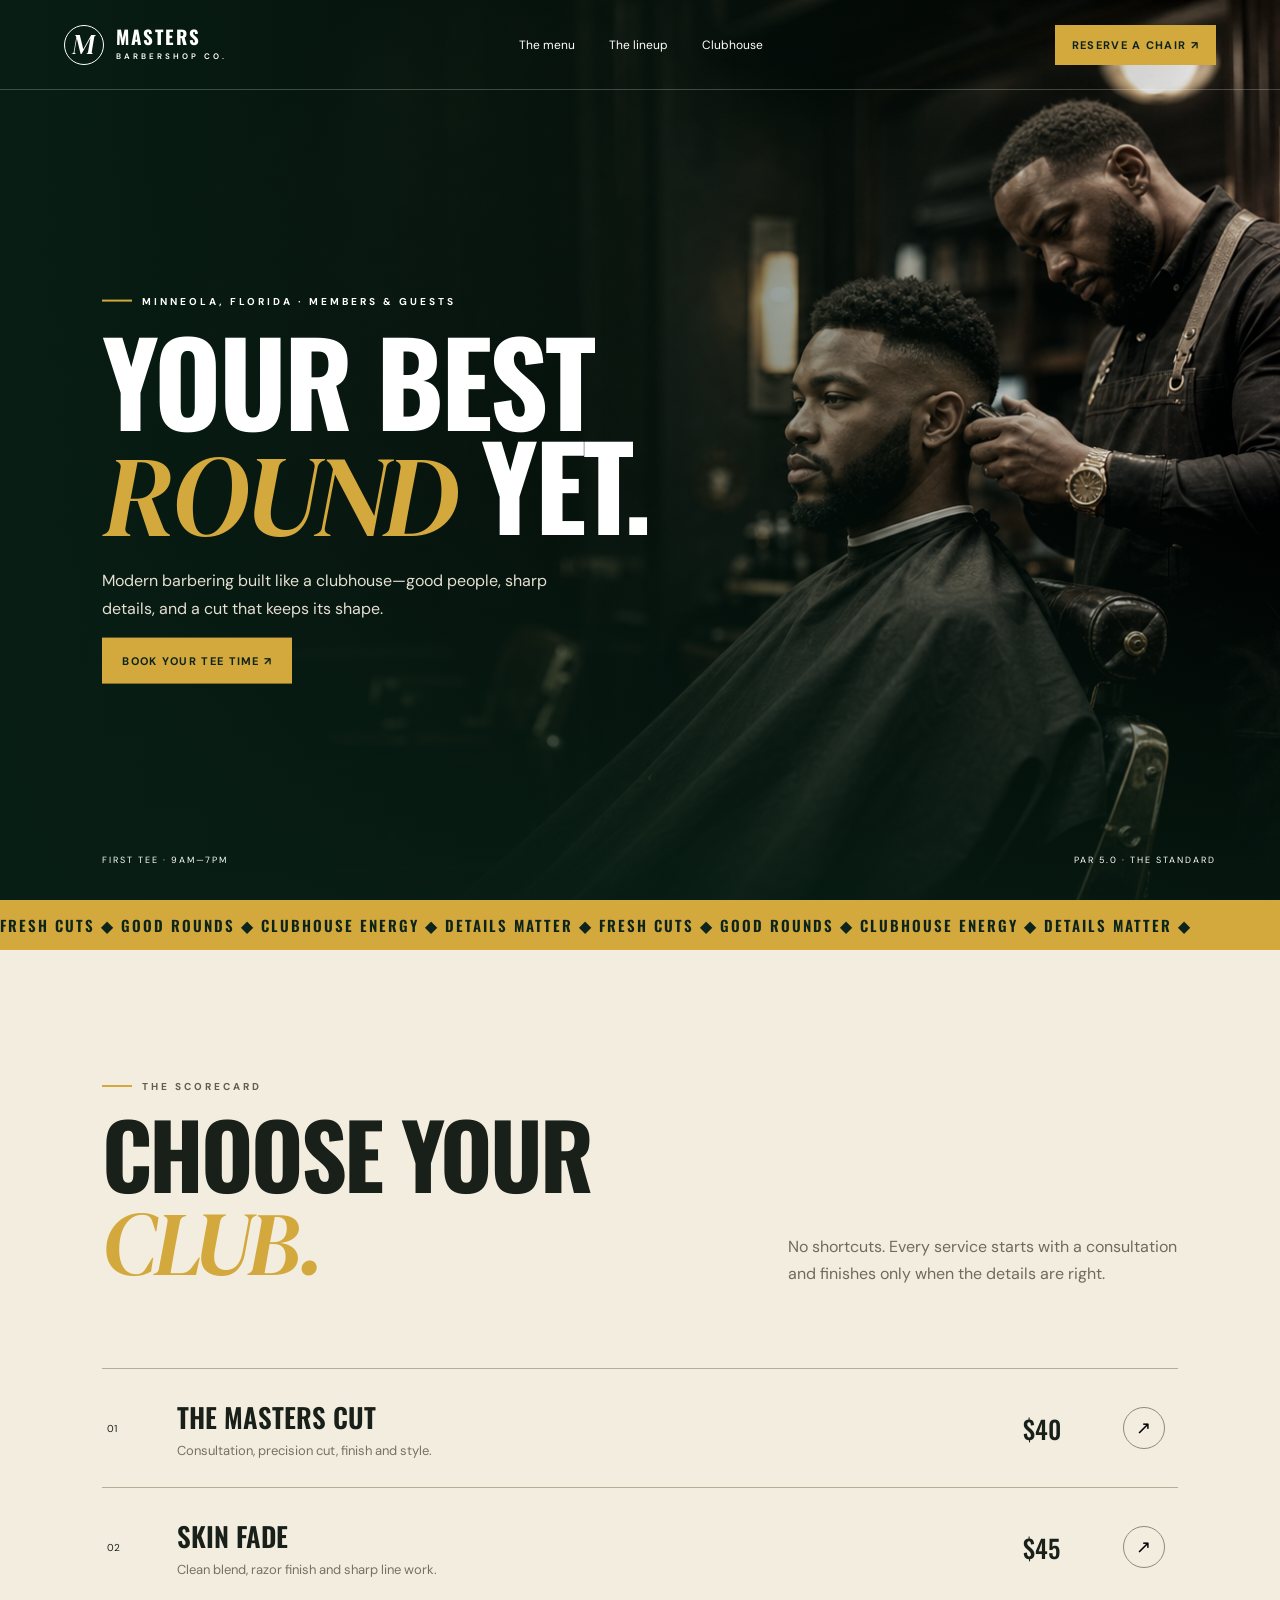
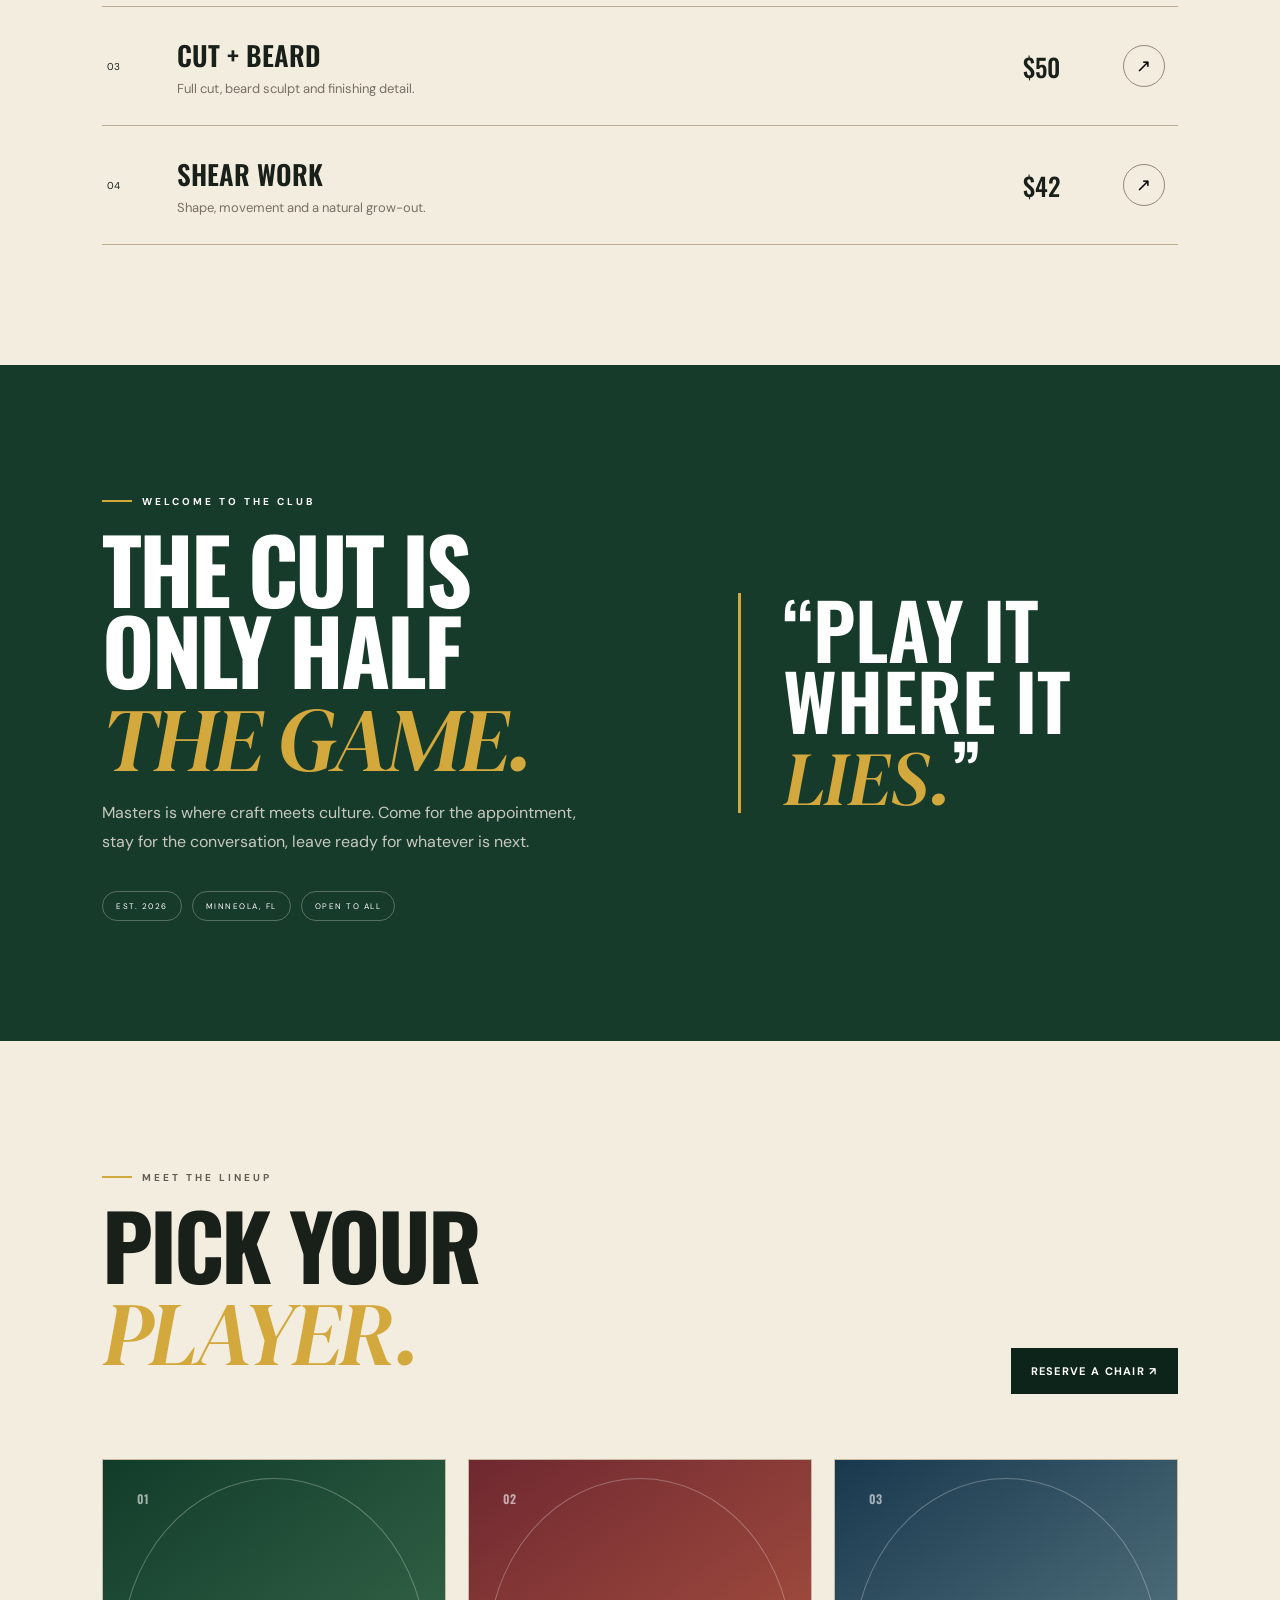
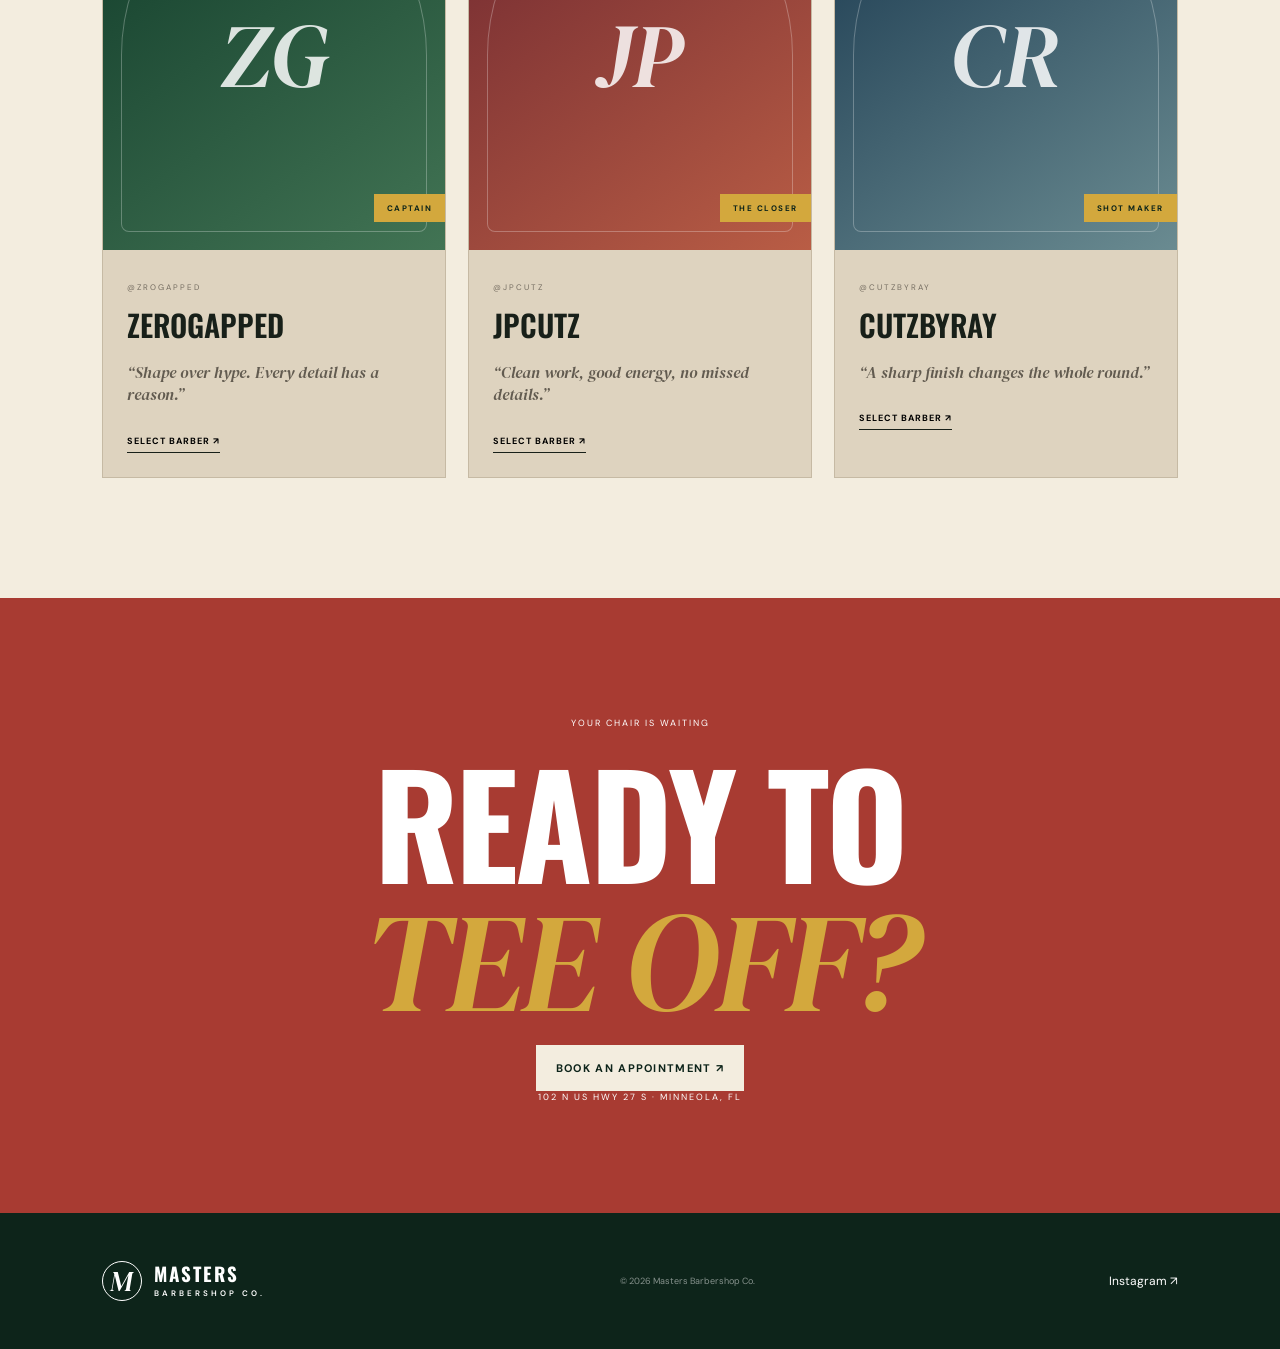
==== public/index.html @ f24b9fdf "Redesign Masters with clubhouse golf theme" ====
<!doctype html><html lang="en"><head><meta charset="UTF-8"><meta name="viewport" content="width=device-width,initial-scale=1"><meta name="theme-color" content="#173b2b"><meta name="description" content="Masters Barbershop Co. — elevated barbering in Minneola, Florida."><title>Masters Barbershop Co. — The Clubhouse</title><link rel="preconnect" href="https://fonts.googleapis.com"><link rel="preconnect" href="https://fonts.gstatic.com" crossorigin><link href="https://fonts.googleapis.com/css2?family=DM+Sans:wght@400;600;700&family=DM+Serif+Display:ital@0;1&family=Oswald:wght@500;600;700&display=swap" rel="stylesheet"><link rel="stylesheet" href="styles.css"></head><body>
<header class="nav"><a class="brand" href="#home"><span class="crest">M</span><span>MASTERS<small>BARBERSHOP CO.</small></span></a><nav><a href="#services">The menu</a><a href="#barbers">The lineup</a><a href="#clubhouse">Clubhouse</a></nav><button class="btn small open-booking">Reserve a chair ↗</button></header>
<main><section class="hero" id="home"><img src="assets/hero.png" alt="A precision haircut at Masters Barbershop"><div class="shade"></div><div class="hero-copy"><p class="eyebrow">Minneola, Florida · Members & guests</p><h1>YOUR BEST<br><em>ROUND</em> YET.</h1><p>Modern barbering built like a clubhouse—good people, sharp details, and a cut that keeps its shape.</p><button class="btn open-booking">Book your tee time ↗</button></div><div class="hero-foot"><span>FIRST TEE · 9AM—7PM</span><span>PAR 5.0 · THE STANDARD</span></div></section>
<section class="ticker"><div>FRESH CUTS ◆ GOOD ROUNDS ◆ CLUBHOUSE ENERGY ◆ DETAILS MATTER ◆ FRESH CUTS ◆ GOOD ROUNDS ◆ CLUBHOUSE ENERGY ◆ DETAILS MATTER ◆</div></section>
<section class="section services" id="services"><div class="section-head"><div><p class="eyebrow dark">The scorecard</p><h2>CHOOSE YOUR<br><em>CLUB.</em></h2></div><p>No shortcuts. Every service starts with a consultation and finishes only when the details are right.</p></div><div class="service-list">
<article><span>01</span><div><h3>The Masters Cut</h3><p>Consultation, precision cut, finish and style.</p></div><strong>$40</strong><button class="select-service" data-service="The Masters Cut">↗</button></article><article><span>02</span><div><h3>Skin Fade</h3><p>Clean blend, razor finish and sharp line work.</p></div><strong>$45</strong><button class="select-service" data-service="Skin Fade">↗</button></article><article><span>03</span><div><h3>Cut + Beard</h3><p>Full cut, beard sculpt and finishing detail.</p></div><strong>$50</strong><button class="select-service" data-service="Cut + Beard">↗</button></article><article><span>04</span><div><h3>Shear Work</h3><p>Shape, movement and a natural grow-out.</p></div><strong>$42</strong><button class="select-service" data-service="Shear Work">↗</button></article></div></section>
<section class="clubhouse" id="clubhouse"><div><p class="eyebrow">Welcome to the club</p><h2>THE CUT IS<br>ONLY HALF<br><em>THE GAME.</em></h2><p>Masters is where craft meets culture. Come for the appointment, stay for the conversation, leave ready for whatever is next.</p><div class="patches"><span>EST. 2026</span><span>MINNEOLA, FL</span><span>OPEN TO ALL</span></div></div><blockquote>“PLAY IT<br>WHERE IT<br><em>LIES.</em>”</blockquote></section>
<section class="section" id="barbers"><div class="section-head"><div><p class="eyebrow dark">Meet the lineup</p><h2>PICK YOUR<br><em>PLAYER.</em></h2></div><button class="btn dark-btn open-booking">Reserve a chair ↗</button></div><div class="barber-grid">
<article class="barber"><div class="portrait p1"><b>01</b><span>ZG</span><i>CAPTAIN</i></div><div class="barber-copy"><small>@ZROGAPPED</small><h3>ZeroGapped</h3><blockquote>“Shape over hype. Every detail has a reason.”</blockquote><button class="choose-barber" data-barber="ZeroGapped">Select barber ↗</button></div></article><article class="barber"><div class="portrait p2"><b>02</b><span>JP</span><i>THE CLOSER</i></div><div class="barber-copy"><small>@JPCUTZ</small><h3>JPCutz</h3><blockquote>“Clean work, good energy, no missed details.”</blockquote><button class="choose-barber" data-barber="JPCutz">Select barber ↗</button></div></article><article class="barber"><div class="portrait p3"><b>03</b><span>CR</span><i>SHOT MAKER</i></div><div class="barber-copy"><small>@CUTZBYRAY</small><h3>Cutzbyray</h3><blockquote>“A sharp finish changes the whole round.”</blockquote><button class="choose-barber" data-barber="Cutzbyray">Select barber ↗</button></div></article></div></section>
<section class="final-cta"><p>YOUR CHAIR IS WAITING</p><h2>READY TO<br><em>TEE OFF?</em></h2><button class="btn light-btn open-booking">Book an appointment ↗</button><small>102 N US HWY 27 S · MINNEOLA, FL</small></section></main>
<footer><a class="brand" href="#home"><span class="crest">M</span><span>MASTERS<small>BARBERSHOP CO.</small></span></a><p>© 2026 Masters Barbershop Co.</p><a href="https://www.instagram.com/mastersbarbershopco/" target="_blank" rel="noreferrer">Instagram ↗</a></footer>
<dialog id="booking"><button class="close" aria-label="Close">×</button><p class="eyebrow dark">Reserve your tee time</p><h2>LOCK IN<br><em>YOUR ROUND.</em></h2><form id="booking-form"><label>Your name<input required name="name" autocomplete="name" placeholder="First & last name"></label><label>Your barber<select id="barber" name="barber"><option>ZeroGapped</option><option>JPCutz</option><option>Cutzbyray</option></select></label><label>Service<select id="service" name="service"><option>The Masters Cut</option><option>Skin Fade</option><option>Cut + Beard</option><option>Shear Work</option></select></label><div class="form-row"><label>Date<input required name="date" type="date"></label><label>Time<select name="time"><option>10:00 AM</option><option>12:30 PM</option><option>3:00 PM</option><option>5:30 PM</option></select></label></div><button class="btn dark-btn" type="submit">Confirm tee time ↗</button></form><div class="success"><span>✓</span><h3>YOU’RE ON THE BOOKS.</h3><p>We’ll see you at the clubhouse.</p></div></dialog><script src="script.js"></script></body></html>
---- public/styles.css ----
:root{--green:#173b2b;--deep:#0d241a;--cream:#f3eddf;--gold:#d3a83d;--red:#a83b32;--ink:#182019;--line:#b9ad96}*{box-sizing:border-box}html{scroll-behavior:smooth}body{margin:0;background:var(--cream);color:var(--ink);font-family:"DM Sans",sans-serif}.nav{height:90px;padding:0 5vw;display:flex;align-items:center;justify-content:space-between;position:absolute;width:100%;z-index:3;color:white;border-bottom:1px solid #ffffff38}.brand{display:flex;align-items:center;gap:12px;color:inherit;text-decoration:none;font:700 19px Oswald;letter-spacing:2px;line-height:.85}.brand small{font:600 8px "DM Sans";letter-spacing:3px;display:block;margin-top:7px}.crest{width:40px;height:40px;border:1px solid;border-radius:50%;display:grid;place-items:center;font:italic 27px "DM Serif Display"}.nav nav{display:flex;gap:34px}.nav nav a,footer>a:last-child{color:inherit;text-decoration:none;font-size:12px}.btn{border:0;background:var(--gold);color:var(--deep);padding:16px 20px;text-transform:uppercase;font:700 11px "DM Sans";letter-spacing:1.3px;cursor:pointer}.small{padding:13px 17px}.hero{height:100vh;min-height:730px;position:relative;background:var(--deep);color:white;overflow:hidden}.hero>img{width:100%;height:100%;object-fit:cover;filter:saturate(.65) contrast(1.05)}.shade{position:absolute;inset:0;background:linear-gradient(90deg,rgba(8,31,21,.96),rgba(8,31,21,.4) 60%,transparent),linear-gradient(0deg,rgba(8,31,21,.72),transparent 45%)}.hero-copy{position:absolute;top:52%;left:8vw;transform:translateY(-46%);max-width:830px}.eyebrow{text-transform:uppercase;font-size:10px;letter-spacing:3px;font-weight:700}.eyebrow:before{content:"";display:inline-block;width:30px;height:2px;background:var(--gold);margin:0 10px 3px 0}h1,h2{font-family:Oswald,sans-serif;margin:20px 0;line-height:.9;letter-spacing:-3px}h1{font-size:clamp(72px,9vw,140px)}h1 em,h2 em,blockquote em{font-family:"DM Serif Display";font-weight:400;color:var(--gold)}.hero-copy>p:not(.eyebrow){max-width:480px;color:#e6dfd3;line-height:1.7}.hero-foot{position:absolute;bottom:34px;left:8vw;right:5vw;display:flex;justify-content:space-between;font-size:9px;letter-spacing:2px}.ticker{overflow:hidden;background:var(--gold);color:var(--deep);padding:14px 0;white-space:nowrap;font:600 15px Oswald;letter-spacing:2px}.ticker div{width:max-content;animation:marquee 22s linear infinite}@keyframes marquee{to{transform:translateX(-50%)}}.section{padding:120px 8vw}.section-head{display:flex;justify-content:space-between;align-items:end;margin-bottom:65px}.section-head>p{max-width:390px;color:#716a5e;line-height:1.7}.dark{color:#625c51}h2{font-size:clamp(54px,7vw,100px)}.service-list article{border-top:1px solid var(--line);padding:28px 5px;display:grid;grid-template-columns:70px 1fr 100px 50px;align-items:center;transition:.3s}.service-list article:last-child{border-bottom:1px solid var(--line)}.service-list article:hover{padding-left:20px;background:#ddd2bd}.service-list article>span{font-size:10px}.service-list h3{font:600 27px Oswald;margin:0 0 5px;text-transform:uppercase}.service-list p{margin:0;color:#777064;font-size:13px}.service-list strong{font:500 25px Oswald}.service-list button{border:1px solid #938977;border-radius:50%;background:transparent;width:42px;height:42px;font-size:18px;cursor:pointer}.clubhouse{background:var(--green);color:white;padding:120px 8vw;display:grid;grid-template-columns:1fr 1fr;gap:9vw;align-items:center}.clubhouse>div>p:not(.eyebrow){color:#c7c9bf;line-height:1.8;max-width:540px}.patches{display:flex;gap:10px;flex-wrap:wrap;margin-top:34px}.patches span{border:1px solid #ffffff45;border-radius:30px;padding:9px 13px;font-size:8px;letter-spacing:1.5px}.clubhouse blockquote{font:600 clamp(52px,6vw,88px) Oswald;line-height:.92;border-left:3px solid var(--gold);padding-left:42px}.barber-grid{display:grid;grid-template-columns:repeat(3,1fr);gap:22px}.barber{background:#ded3bf;border:1px solid #c6baa4}.portrait{height:390px;position:relative;display:grid;place-items:center;overflow:hidden}.portrait:before{content:"";position:absolute;inset:18px;border:1px solid #ffffff45;border-radius:50% 50% 8px 8px}.p1{background:linear-gradient(145deg,#113c2a,#427454)}.p2{background:linear-gradient(145deg,#6f2830,#b95d45)}.p3{background:linear-gradient(145deg,#19384e,#6a8b91)}.portrait b{position:absolute;top:30px;left:34px;color:#fff9;font:600 12px Oswald}.portrait span{font:italic 90px "DM Serif Display";color:#ffffffd6}.portrait i{position:absolute;right:0;bottom:28px;background:var(--gold);color:var(--deep);padding:9px 13px;font:700 8px "DM Sans";letter-spacing:1.5px}.barber-copy{padding:24px}.barber-copy small{font-size:8px;letter-spacing:2px;color:#756d61}.barber h3{font:600 30px Oswald;text-transform:uppercase;margin:7px 0}.barber blockquote{font:italic 16px "DM Serif Display";color:#625b50;line-height:1.4;margin:14px 0 22px}.choose-barber{border:0;border-bottom:1px solid var(--ink);background:none;padding:0 0 5px;font:700 9px "DM Sans";text-transform:uppercase;letter-spacing:1px;cursor:pointer}.dark-btn{background:var(--deep);color:white}.final-cta{background:var(--red);color:white;padding:110px 8vw;text-align:center;display:flex;flex-direction:column;align-items:center}.final-cta h2{font-size:clamp(72px,11vw,155px)}.final-cta p,.final-cta small{font-size:9px;letter-spacing:2px}.light-btn{background:var(--cream)}footer{background:var(--deep);color:white;padding:48px 8vw;display:flex;align-items:center;justify-content:space-between}footer p{color:#ffffff80;font-size:9px}dialog{width:min(590px,92vw);border:0;padding:52px;background:var(--cream);box-shadow:0 25px 90px #0009}dialog::backdrop{background:#06170fd9;backdrop-filter:blur(6px)}dialog h2{font-size:58px}.close{position:absolute;right:20px;top:15px;border:0;background:none;font-size:30px;cursor:pointer}form label{display:flex;flex-direction:column;gap:8px;text-transform:uppercase;letter-spacing:1px;font-size:9px;font-weight:700;margin-bottom:16px}input,select{background:transparent;border:0;border-bottom:1px solid #9f9584;padding:12px 0;font:14px "DM Sans";outline:none}.form-row{display:grid;grid-template-columns:1fr 1fr;gap:20px}form>.btn{width:100%;margin-top:14px}.success{display:none;text-align:center;padding:30px}.success>span{display:grid;place-items:center;width:70px;height:70px;border-radius:50%;background:var(--green);color:white;font-size:30px;margin:auto}.success h3{font:600 30px Oswald}@media(max-width:760px){.nav{height:72px}.nav nav,.nav>.btn{display:none}.hero{min-height:720px}.hero>img{object-position:62% center}.hero-copy{left:6vw;right:6vw;top:49%}h1{font-size:68px}.hero-foot{left:6vw}.section{padding:82px 6vw}.section-head{display:block}.section-head>.btn{margin-top:22px}.service-list article{grid-template-columns:34px 1fr 52px}.service-list button{display:none}.clubhouse{padding:82px 6vw;grid-template-columns:1fr}.clubhouse blockquote{padding-left:24px}.barber-grid{grid-template-columns:1fr}.portrait{height:350px}.final-cta{padding:85px 6vw}.final-cta h2{font-size:72px}footer{gap:26px;flex-wrap:wrap}footer p{order:3;width:100%}dialog{padding:38px 24px}dialog h2{font-size:48px}.form-row{grid-template-columns:1fr}}
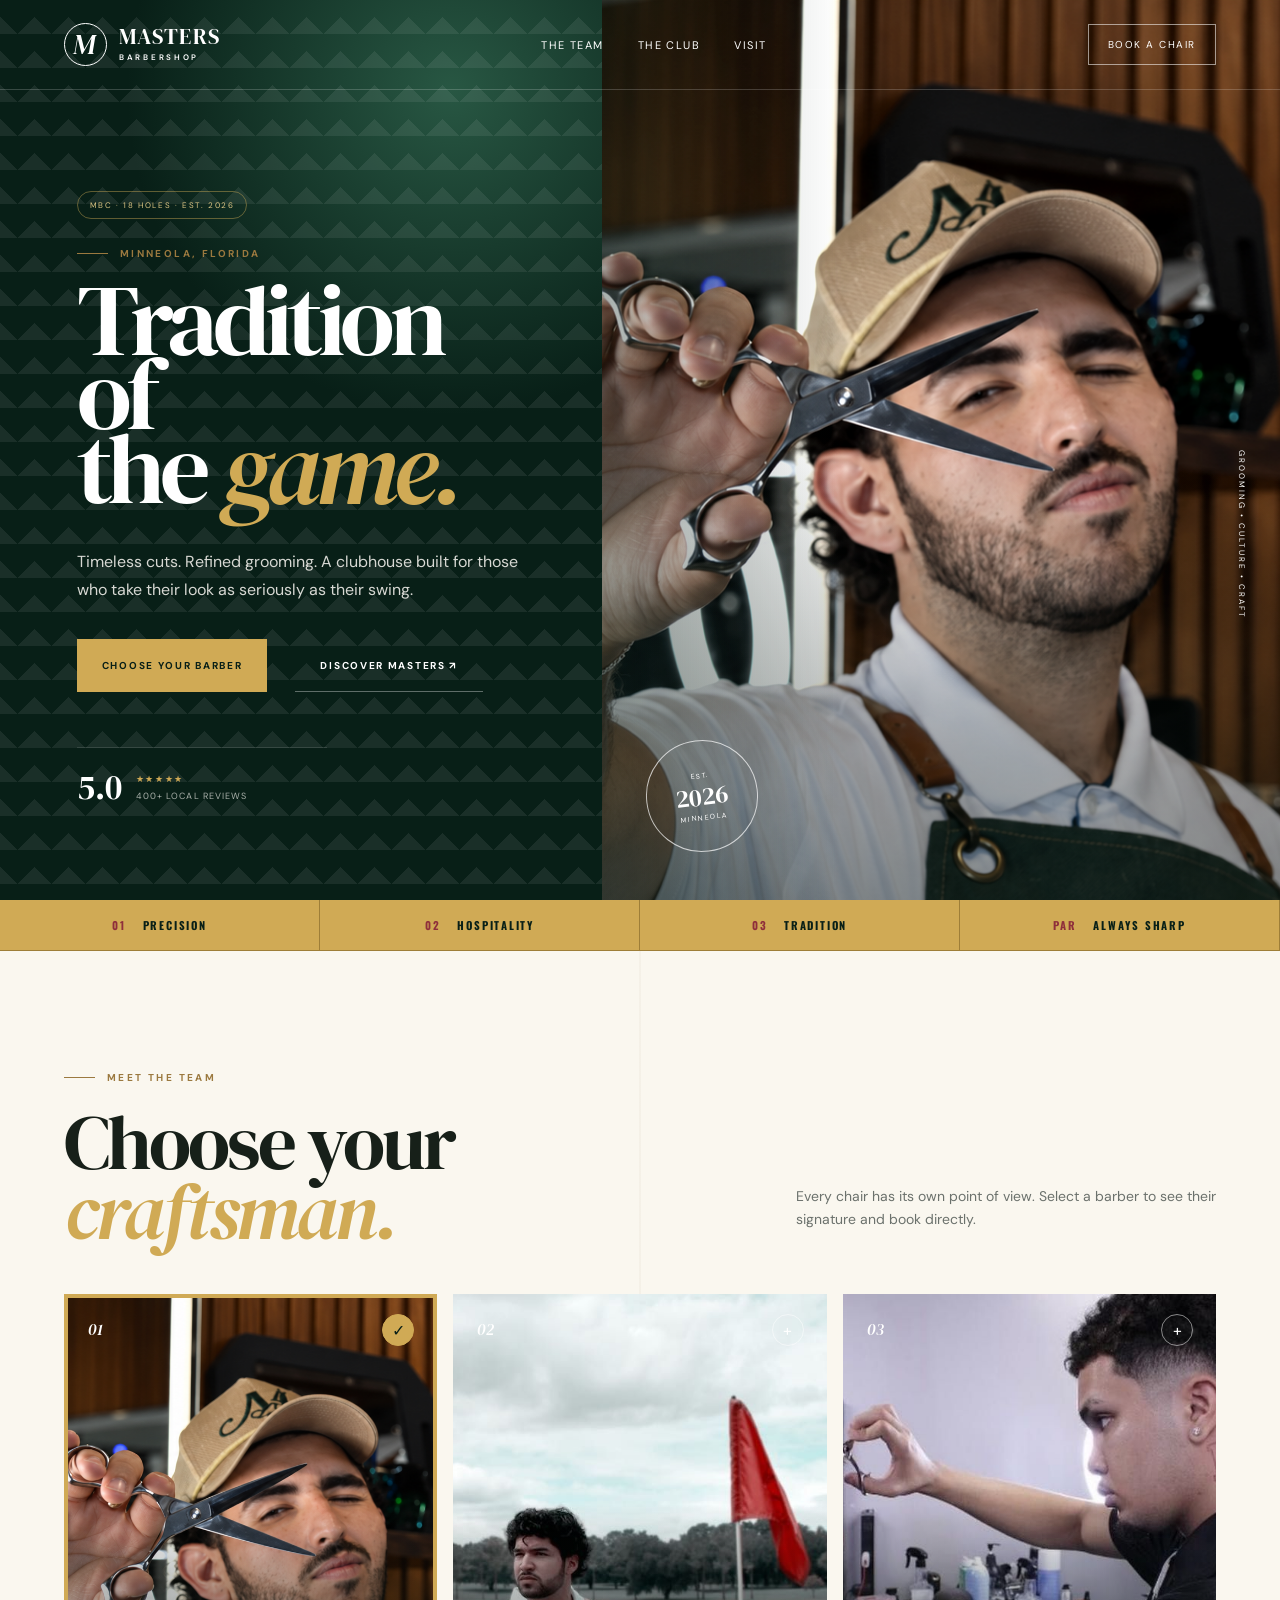
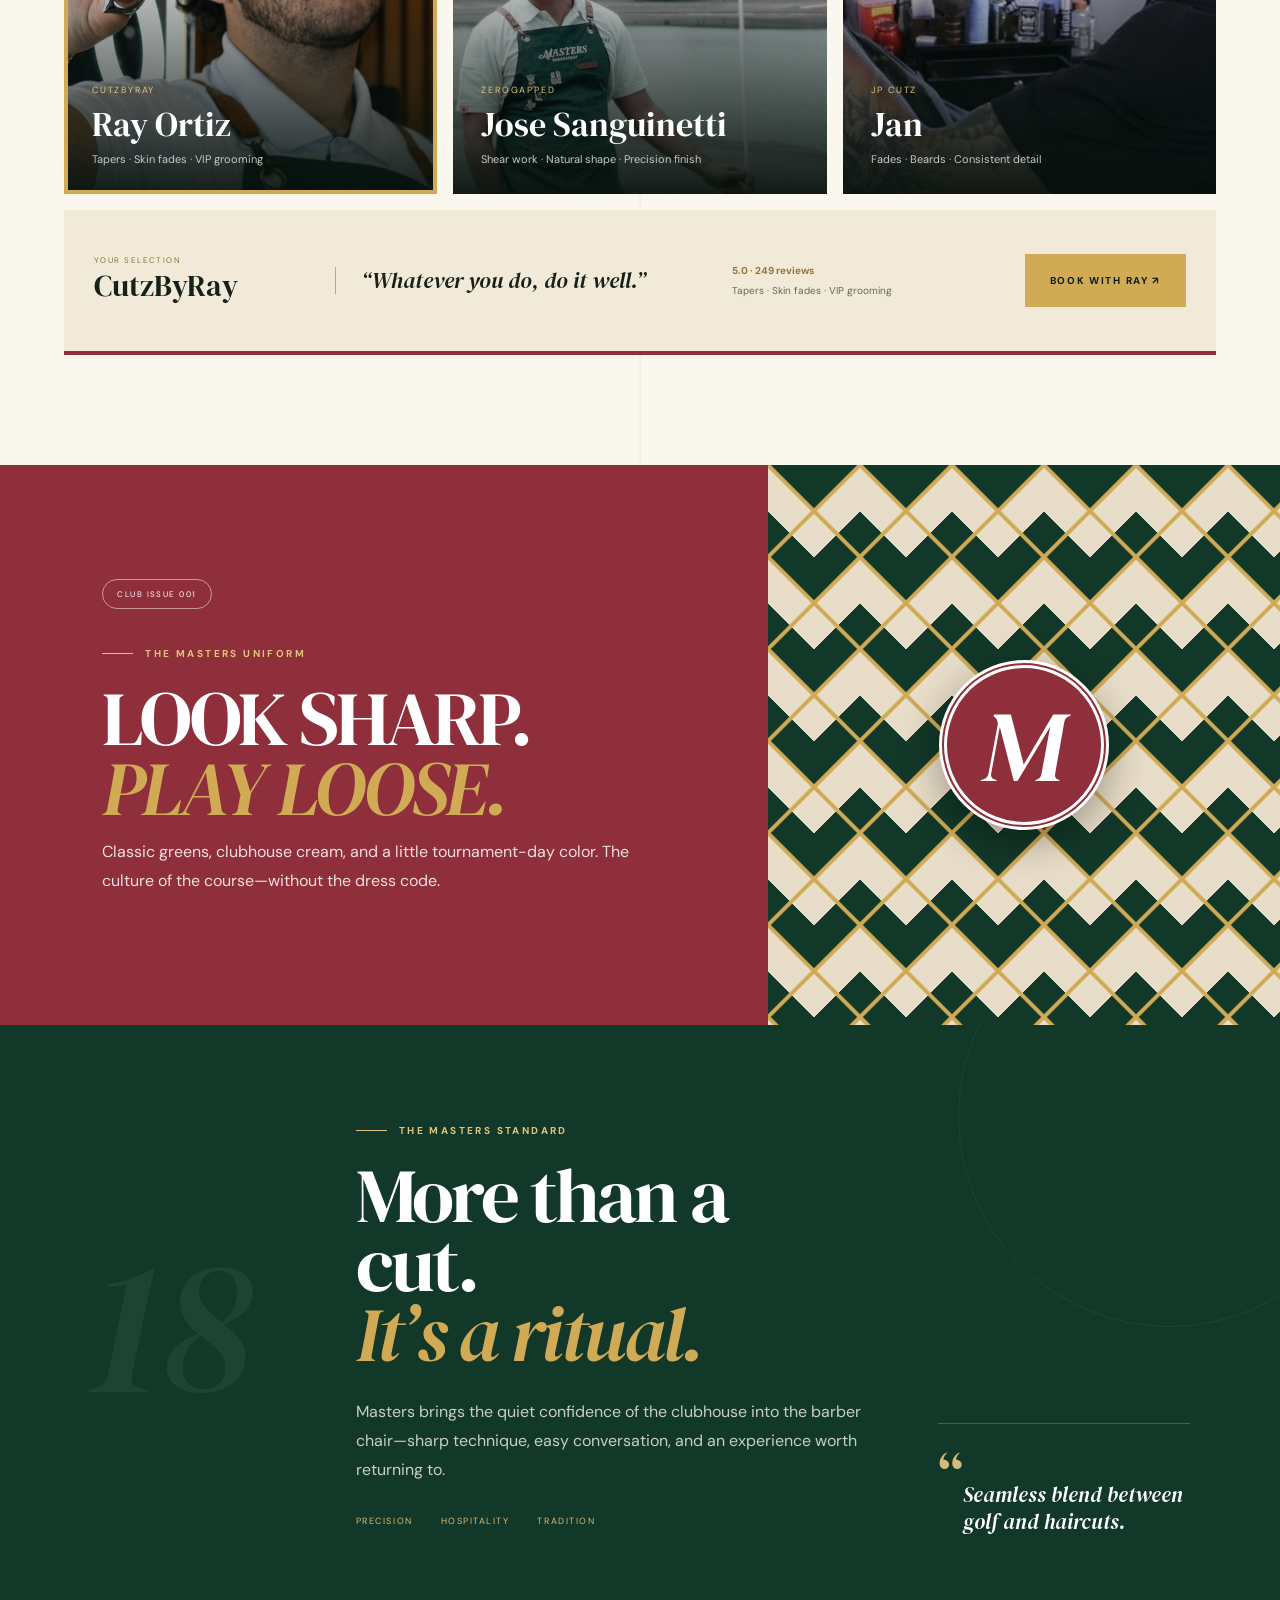
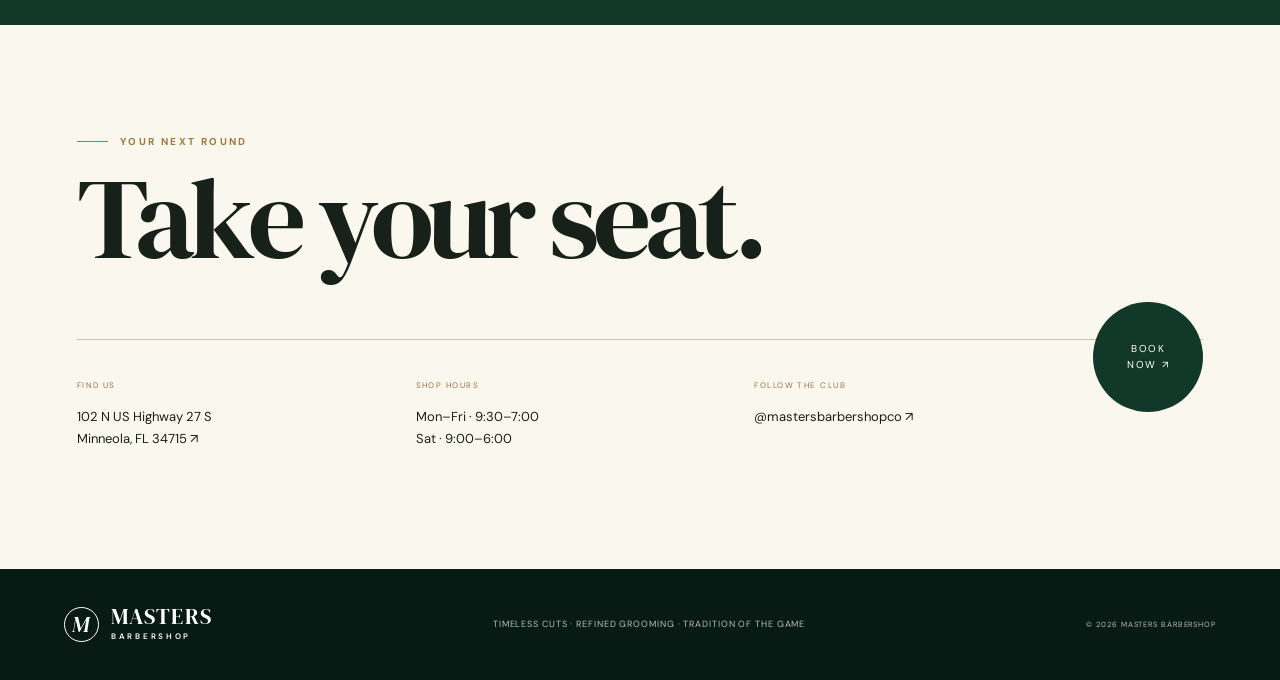
==== commit 6333513a: "Apply clubhouse golf theme to verified Masters site" ====
--- a/public/index.html
+++ b/public/index.html
@@ -1,12 +1,13 @@
-<!doctype html><html lang="en"><head><meta charset="UTF-8"><meta name="viewport" content="width=device-width,initial-scale=1"><meta name="theme-color" content="#173b2b"><meta name="description" content="Masters Barbershop Co. — elevated barbering in Minneola, Florida."><title>Masters Barbershop Co. — The Clubhouse</title><link rel="preconnect" href="https://fonts.googleapis.com"><link rel="preconnect" href="https://fonts.gstatic.com" crossorigin><link href="https://fonts.googleapis.com/css2?family=DM+Sans:wght@400;600;700&family=DM+Serif+Display:ital@0;1&family=Oswald:wght@500;600;700&display=swap" rel="stylesheet"><link rel="stylesheet" href="styles.css"></head><body>
-<header class="nav"><a class="brand" href="#home"><span class="crest">M</span><span>MASTERS<small>BARBERSHOP CO.</small></span></a><nav><a href="#services">The menu</a><a href="#barbers">The lineup</a><a href="#clubhouse">Clubhouse</a></nav><button class="btn small open-booking">Reserve a chair ↗</button></header>
-<main><section class="hero" id="home"><img src="assets/hero.png" alt="A precision haircut at Masters Barbershop"><div class="shade"></div><div class="hero-copy"><p class="eyebrow">Minneola, Florida · Members & guests</p><h1>YOUR BEST<br><em>ROUND</em> YET.</h1><p>Modern barbering built like a clubhouse—good people, sharp details, and a cut that keeps its shape.</p><button class="btn open-booking">Book your tee time ↗</button></div><div class="hero-foot"><span>FIRST TEE · 9AM—7PM</span><span>PAR 5.0 · THE STANDARD</span></div></section>
-<section class="ticker"><div>FRESH CUTS ◆ GOOD ROUNDS ◆ CLUBHOUSE ENERGY ◆ DETAILS MATTER ◆ FRESH CUTS ◆ GOOD ROUNDS ◆ CLUBHOUSE ENERGY ◆ DETAILS MATTER ◆</div></section>
-<section class="section services" id="services"><div class="section-head"><div><p class="eyebrow dark">The scorecard</p><h2>CHOOSE YOUR<br><em>CLUB.</em></h2></div><p>No shortcuts. Every service starts with a consultation and finishes only when the details are right.</p></div><div class="service-list">
-<article><span>01</span><div><h3>The Masters Cut</h3><p>Consultation, precision cut, finish and style.</p></div><strong>$40</strong><button class="select-service" data-service="The Masters Cut">↗</button></article><article><span>02</span><div><h3>Skin Fade</h3><p>Clean blend, razor finish and sharp line work.</p></div><strong>$45</strong><button class="select-service" data-service="Skin Fade">↗</button></article><article><span>03</span><div><h3>Cut + Beard</h3><p>Full cut, beard sculpt and finishing detail.</p></div><strong>$50</strong><button class="select-service" data-service="Cut + Beard">↗</button></article><article><span>04</span><div><h3>Shear Work</h3><p>Shape, movement and a natural grow-out.</p></div><strong>$42</strong><button class="select-service" data-service="Shear Work">↗</button></article></div></section>
-<section class="clubhouse" id="clubhouse"><div><p class="eyebrow">Welcome to the club</p><h2>THE CUT IS<br>ONLY HALF<br><em>THE GAME.</em></h2><p>Masters is where craft meets culture. Come for the appointment, stay for the conversation, leave ready for whatever is next.</p><div class="patches"><span>EST. 2026</span><span>MINNEOLA, FL</span><span>OPEN TO ALL</span></div></div><blockquote>“PLAY IT<br>WHERE IT<br><em>LIES.</em>”</blockquote></section>
-<section class="section" id="barbers"><div class="section-head"><div><p class="eyebrow dark">Meet the lineup</p><h2>PICK YOUR<br><em>PLAYER.</em></h2></div><button class="btn dark-btn open-booking">Reserve a chair ↗</button></div><div class="barber-grid">
-<article class="barber"><div class="portrait p1"><b>01</b><span>ZG</span><i>CAPTAIN</i></div><div class="barber-copy"><small>@ZROGAPPED</small><h3>ZeroGapped</h3><blockquote>“Shape over hype. Every detail has a reason.”</blockquote><button class="choose-barber" data-barber="ZeroGapped">Select barber ↗</button></div></article><article class="barber"><div class="portrait p2"><b>02</b><span>JP</span><i>THE CLOSER</i></div><div class="barber-copy"><small>@JPCUTZ</small><h3>JPCutz</h3><blockquote>“Clean work, good energy, no missed details.”</blockquote><button class="choose-barber" data-barber="JPCutz">Select barber ↗</button></div></article><article class="barber"><div class="portrait p3"><b>03</b><span>CR</span><i>SHOT MAKER</i></div><div class="barber-copy"><small>@CUTZBYRAY</small><h3>Cutzbyray</h3><blockquote>“A sharp finish changes the whole round.”</blockquote><button class="choose-barber" data-barber="Cutzbyray">Select barber ↗</button></div></article></div></section>
-<section class="final-cta"><p>YOUR CHAIR IS WAITING</p><h2>READY TO<br><em>TEE OFF?</em></h2><button class="btn light-btn open-booking">Book an appointment ↗</button><small>102 N US HWY 27 S · MINNEOLA, FL</small></section></main>
-<footer><a class="brand" href="#home"><span class="crest">M</span><span>MASTERS<small>BARBERSHOP CO.</small></span></a><p>© 2026 Masters Barbershop Co.</p><a href="https://www.instagram.com/mastersbarbershopco/" target="_blank" rel="noreferrer">Instagram ↗</a></footer>
-<dialog id="booking"><button class="close" aria-label="Close">×</button><p class="eyebrow dark">Reserve your tee time</p><h2>LOCK IN<br><em>YOUR ROUND.</em></h2><form id="booking-form"><label>Your name<input required name="name" autocomplete="name" placeholder="First & last name"></label><label>Your barber<select id="barber" name="barber"><option>ZeroGapped</option><option>JPCutz</option><option>Cutzbyray</option></select></label><label>Service<select id="service" name="service"><option>The Masters Cut</option><option>Skin Fade</option><option>Cut + Beard</option><option>Shear Work</option></select></label><div class="form-row"><label>Date<input required name="date" type="date"></label><label>Time<select name="time"><option>10:00 AM</option><option>12:30 PM</option><option>3:00 PM</option><option>5:30 PM</option></select></label></div><button class="btn dark-btn" type="submit">Confirm tee time ↗</button></form><div class="success"><span>✓</span><h3>YOU’RE ON THE BOOKS.</h3><p>We’ll see you at the clubhouse.</p></div></dialog><script src="script.js"></script></body></html>
+<!doctype html><html lang="en"><head><meta charset="UTF-8"><meta name="viewport" content="width=device-width,initial-scale=1"><meta name="theme-color" content="#123829"><meta name="description" content="Timeless cuts, refined grooming, and the tradition of the game. Choose your barber at Masters Barbershop in Minneola."><title>Masters Barbershop | Minneola, Florida</title><link rel="preconnect" href="https://fonts.googleapis.com"><link rel="preconnect" href="https://fonts.gstatic.com" crossorigin><link href="https://fonts.googleapis.com/css2?family=DM+Sans:wght@400;500;600;700&family=DM+Serif+Display:ital@0;1&family=Oswald:wght@500;600;700&display=swap" rel="stylesheet"><link rel="stylesheet" href="styles.css"></head><body>
+<header class="nav-shell"><a class="brand" href="#top"><span class="brand-mark">M</span><span>Masters <small>Barbershop</small></span></a><nav><a href="#barbers">The team</a><a href="#story">The club</a><a href="#visit">Visit</a></nav><a class="nav-book" href="#barbers">Book a chair</a></header>
+<main><section class="hero" id="top"><div class="hero-copy"><div class="club-tag">MBC · 18 HOLES · EST. 2026</div><p class="eyebrow"><span></span> Minneola, Florida</p><h1>Tradition of<br>the <em>game.</em></h1><p class="hero-lede">Timeless cuts. Refined grooming. A clubhouse built for those who take their look as seriously as their swing.</p><div class="hero-actions"><a class="button primary" href="#barbers">Choose your barber</a><a class="button text-button" href="#story">Discover Masters ↗</a></div><div class="trust-row"><strong>5.0</strong><div><span class="stars">★★★★★</span><small>400+ local reviews</small></div></div></div><div class="hero-image-wrap"><img src="ray-ortiz-enhanced.png" alt="Ray Ortiz of CutzByRay at Masters Barbershop"><div class="hero-stamp"><span>EST.</span><strong>2026</strong><span>MINNEOLA</span></div><p class="vertical-note">GROOMING • CULTURE • CRAFT</p></div></section>
+<section class="score-strip" aria-label="Masters club values"><div><span>01</span> PRECISION</div><div><span>02</span> HOSPITALITY</div><div><span>03</span> TRADITION</div><div><span>PAR</span> ALWAYS SHARP</div></section>
+<section class="barbers-section" id="barbers"><div class="section-heading"><div><p class="eyebrow"><span></span> Meet the team</p><h2>Choose your <em>craftsman.</em></h2></div><p>Every chair has its own point of view. Select a barber to see their signature and book directly.</p></div><div class="barber-grid" aria-label="Masters barbers">
+<button class="barber-card selected" data-barber="ray" aria-pressed="true"><img src="ray-ortiz-enhanced.png" alt="Ray Ortiz, CutzByRay"><span class="card-shade"></span><span class="card-index">01</span><span class="card-copy"><small>CutzByRay</small><strong>Ray Ortiz</strong><span>Tapers · Skin fades · VIP grooming</span></span><span class="select-icon">✓</span></button>
+<button class="barber-card" data-barber="jose" aria-pressed="false"><img src="jose-sanguinetti.jpg" alt="Jose Sanguinetti, ZeroGapped"><span class="card-shade"></span><span class="card-index">02</span><span class="card-copy"><small>ZeroGapped</small><strong>Jose Sanguinetti</strong><span>Shear work · Natural shape · Precision finish</span></span><span class="select-icon">+</span></button>
+<button class="barber-card" data-barber="jan" aria-pressed="false"><img src="janpycutz.jpg" alt="Jan, JP Cutz"><span class="card-shade"></span><span class="card-index">03</span><span class="card-copy"><small>JP Cutz</small><strong>Jan</strong><span>Fades · Beards · Consistent detail</span></span><span class="select-icon">+</span></button></div>
+<div class="selected-barber" aria-live="polite"><div><p class="selection-label">Your selection</p><h3 id="selected-handle">CutzByRay</h3></div><blockquote id="selected-quote">“Whatever you do, do it well.”</blockquote><div class="selected-meta"><span id="selected-rating">5.0 · 249 reviews</span><span id="selected-specialty">Tapers · Skin fades · VIP grooming</span></div><a id="selected-booking" class="button primary" href="https://booksy.com/en-us/461118_cutzbyray_barber-shop_15793_clermont" target="_blank" rel="noreferrer">Book with Ray ↗</a></div></section>
+<section class="club-drop"><div class="drop-copy"><span class="patch">CLUB ISSUE 001</span><p class="eyebrow light"><span></span> The Masters uniform</p><h2>LOOK SHARP.<br><em>PLAY LOOSE.</em></h2><p>Classic greens, clubhouse cream, and a little tournament-day color. The culture of the course—without the dress code.</p></div><div class="argyle" aria-hidden="true"><span>M</span></div></section>
+<section class="story" id="story"><div class="story-number">18</div><div class="story-copy"><p class="eyebrow light"><span></span> The Masters standard</p><h2>More than a cut.<br><em>It’s a ritual.</em></h2><p>Masters brings the quiet confidence of the clubhouse into the barber chair—sharp technique, easy conversation, and an experience worth returning to.</p><div class="story-values"><span>Precision</span><span>Hospitality</span><span>Tradition</span></div></div><div class="story-quote"><span>“</span><p>Seamless blend between golf and haircuts.</p></div></section>
+<section class="visit" id="visit"><p class="eyebrow"><span></span> Your next round</p><h2>Take your seat.</h2><div class="visit-grid"><div><small>Find us</small><p><a class="address-link" href="https://www.google.com/maps/search/?api=1&query=102+N+US+Highway+27+S%2C+Minneola%2C+FL+34715" target="_blank" rel="noreferrer">102 N US Highway 27 S<br>Minneola, FL 34715 ↗</a></p></div><div><small>Shop hours</small><p>Mon–Fri · 9:30–7:00<br>Sat · 9:00–6:00</p></div><div><small>Follow the club</small><p><a href="https://www.instagram.com/mastersbarbershopco/" target="_blank" rel="noreferrer">@mastersbarbershopco ↗</a></p></div><a class="circle-link" href="#barbers">Book<br>now ↗</a></div></section></main>
+<footer><div class="brand footer-brand"><span class="brand-mark">M</span><span>Masters <small>Barbershop</small></span></div><p>Timeless cuts · Refined grooming · Tradition of the game</p><small>© 2026 Masters Barbershop</small></footer><script src="script.js"></script></body></html>
--- a/public/styles.css
+++ b/public/styles.css
@@ -1 +1 @@
-:root{--green:#173b2b;--deep:#0d241a;--cream:#f3eddf;--gold:#d3a83d;--red:#a83b32;--ink:#182019;--line:#b9ad96}*{box-sizing:border-box}html{scroll-behavior:smooth}body{margin:0;background:var(--cream);color:var(--ink);font-family:"DM Sans",sans-serif}.nav{height:90px;padding:0 5vw;display:flex;align-items:center;justify-content:space-between;position:absolute;width:100%;z-index:3;color:white;border-bottom:1px solid #ffffff38}.brand{display:flex;align-items:center;gap:12px;color:inherit;text-decoration:none;font:700 19px Oswald;letter-spacing:2px;line-height:.85}.brand small{font:600 8px "DM Sans";letter-spacing:3px;display:block;margin-top:7px}.crest{width:40px;height:40px;border:1px solid;border-radius:50%;display:grid;place-items:center;font:italic 27px "DM Serif Display"}.nav nav{display:flex;gap:34px}.nav nav a,footer>a:last-child{color:inherit;text-decoration:none;font-size:12px}.btn{border:0;background:var(--gold);color:var(--deep);padding:16px 20px;text-transform:uppercase;font:700 11px "DM Sans";letter-spacing:1.3px;cursor:pointer}.small{padding:13px 17px}.hero{height:100vh;min-height:730px;position:relative;background:var(--deep);color:white;overflow:hidden}.hero>img{width:100%;height:100%;object-fit:cover;filter:saturate(.65) contrast(1.05)}.shade{position:absolute;inset:0;background:linear-gradient(90deg,rgba(8,31,21,.96),rgba(8,31,21,.4) 60%,transparent),linear-gradient(0deg,rgba(8,31,21,.72),transparent 45%)}.hero-copy{position:absolute;top:52%;left:8vw;transform:translateY(-46%);max-width:830px}.eyebrow{text-transform:uppercase;font-size:10px;letter-spacing:3px;font-weight:700}.eyebrow:before{content:"";display:inline-block;width:30px;height:2px;background:var(--gold);margin:0 10px 3px 0}h1,h2{font-family:Oswald,sans-serif;margin:20px 0;line-height:.9;letter-spacing:-3px}h1{font-size:clamp(72px,9vw,140px)}h1 em,h2 em,blockquote em{font-family:"DM Serif Display";font-weight:400;color:var(--gold)}.hero-copy>p:not(.eyebrow){max-width:480px;color:#e6dfd3;line-height:1.7}.hero-foot{position:absolute;bottom:34px;left:8vw;right:5vw;display:flex;justify-content:space-between;font-size:9px;letter-spacing:2px}.ticker{overflow:hidden;background:var(--gold);color:var(--deep);padding:14px 0;white-space:nowrap;font:600 15px Oswald;letter-spacing:2px}.ticker div{width:max-content;animation:marquee 22s linear infinite}@keyframes marquee{to{transform:translateX(-50%)}}.section{padding:120px 8vw}.section-head{display:flex;justify-content:space-between;align-items:end;margin-bottom:65px}.section-head>p{max-width:390px;color:#716a5e;line-height:1.7}.dark{color:#625c51}h2{font-size:clamp(54px,7vw,100px)}.service-list article{border-top:1px solid var(--line);padding:28px 5px;display:grid;grid-template-columns:70px 1fr 100px 50px;align-items:center;transition:.3s}.service-list article:last-child{border-bottom:1px solid var(--line)}.service-list article:hover{padding-left:20px;background:#ddd2bd}.service-list article>span{font-size:10px}.service-list h3{font:600 27px Oswald;margin:0 0 5px;text-transform:uppercase}.service-list p{margin:0;color:#777064;font-size:13px}.service-list strong{font:500 25px Oswald}.service-list button{border:1px solid #938977;border-radius:50%;background:transparent;width:42px;height:42px;font-size:18px;cursor:pointer}.clubhouse{background:var(--green);color:white;padding:120px 8vw;display:grid;grid-template-columns:1fr 1fr;gap:9vw;align-items:center}.clubhouse>div>p:not(.eyebrow){color:#c7c9bf;line-height:1.8;max-width:540px}.patches{display:flex;gap:10px;flex-wrap:wrap;margin-top:34px}.patches span{border:1px solid #ffffff45;border-radius:30px;padding:9px 13px;font-size:8px;letter-spacing:1.5px}.clubhouse blockquote{font:600 clamp(52px,6vw,88px) Oswald;line-height:.92;border-left:3px solid var(--gold);padding-left:42px}.barber-grid{display:grid;grid-template-columns:repeat(3,1fr);gap:22px}.barber{background:#ded3bf;border:1px solid #c6baa4}.portrait{height:390px;position:relative;display:grid;place-items:center;overflow:hidden}.portrait:before{content:"";position:absolute;inset:18px;border:1px solid #ffffff45;border-radius:50% 50% 8px 8px}.p1{background:linear-gradient(145deg,#113c2a,#427454)}.p2{background:linear-gradient(145deg,#6f2830,#b95d45)}.p3{background:linear-gradient(145deg,#19384e,#6a8b91)}.portrait b{position:absolute;top:30px;left:34px;color:#fff9;font:600 12px Oswald}.portrait span{font:italic 90px "DM Serif Display";color:#ffffffd6}.portrait i{position:absolute;right:0;bottom:28px;background:var(--gold);color:var(--deep);padding:9px 13px;font:700 8px "DM Sans";letter-spacing:1.5px}.barber-copy{padding:24px}.barber-copy small{font-size:8px;letter-spacing:2px;color:#756d61}.barber h3{font:600 30px Oswald;text-transform:uppercase;margin:7px 0}.barber blockquote{font:italic 16px "DM Serif Display";color:#625b50;line-height:1.4;margin:14px 0 22px}.choose-barber{border:0;border-bottom:1px solid var(--ink);background:none;padding:0 0 5px;font:700 9px "DM Sans";text-transform:uppercase;letter-spacing:1px;cursor:pointer}.dark-btn{background:var(--deep);color:white}.final-cta{background:var(--red);color:white;padding:110px 8vw;text-align:center;display:flex;flex-direction:column;align-items:center}.final-cta h2{font-size:clamp(72px,11vw,155px)}.final-cta p,.final-cta small{font-size:9px;letter-spacing:2px}.light-btn{background:var(--cream)}footer{background:var(--deep);color:white;padding:48px 8vw;display:flex;align-items:center;justify-content:space-between}footer p{color:#ffffff80;font-size:9px}dialog{width:min(590px,92vw);border:0;padding:52px;background:var(--cream);box-shadow:0 25px 90px #0009}dialog::backdrop{background:#06170fd9;backdrop-filter:blur(6px)}dialog h2{font-size:58px}.close{position:absolute;right:20px;top:15px;border:0;background:none;font-size:30px;cursor:pointer}form label{display:flex;flex-direction:column;gap:8px;text-transform:uppercase;letter-spacing:1px;font-size:9px;font-weight:700;margin-bottom:16px}input,select{background:transparent;border:0;border-bottom:1px solid #9f9584;padding:12px 0;font:14px "DM Sans";outline:none}.form-row{display:grid;grid-template-columns:1fr 1fr;gap:20px}form>.btn{width:100%;margin-top:14px}.success{display:none;text-align:center;padding:30px}.success>span{display:grid;place-items:center;width:70px;height:70px;border-radius:50%;background:var(--green);color:white;font-size:30px;margin:auto}.success h3{font:600 30px Oswald}@media(max-width:760px){.nav{height:72px}.nav nav,.nav>.btn{display:none}.hero{min-height:720px}.hero>img{object-position:62% center}.hero-copy{left:6vw;right:6vw;top:49%}h1{font-size:68px}.hero-foot{left:6vw}.section{padding:82px 6vw}.section-head{display:block}.section-head>.btn{margin-top:22px}.service-list article{grid-template-columns:34px 1fr 52px}.service-list button{display:none}.clubhouse{padding:82px 6vw;grid-template-columns:1fr}.clubhouse blockquote{padding-left:24px}.barber-grid{grid-template-columns:1fr}.portrait{height:350px}.final-cta{padding:85px 6vw}.final-cta h2{font-size:72px}footer{gap:26px;flex-wrap:wrap}footer p{order:3;width:100%}dialog{padding:38px 24px}dialog h2{font-size:48px}.form-row{grid-template-columns:1fr}}
+:root{--forest:#123829;--deep:#081f17;--cream:#f2ead9;--paper:#faf7ef;--gold:#d0aa55;--burgundy:#8f2f3b;--ink:#172019;--line:#c9bda7}*{box-sizing:border-box}html{scroll-behavior:smooth}body{margin:0;background:var(--paper);color:var(--ink);font-family:"DM Sans",sans-serif}a{color:inherit;text-decoration:none}button{font:inherit}a:focus-visible,button:focus-visible{outline:3px solid var(--gold);outline-offset:4px}.nav-shell{z-index:10;color:#fff;border-bottom:1px solid #ffffff30;justify-content:space-between;align-items:center;width:100%;height:90px;padding:0 5vw;display:flex;position:absolute}.brand{font:400 22px/.8 "DM Serif Display";letter-spacing:.05em;text-transform:uppercase;align-items:center;gap:12px;display:flex}.brand small{font:600 8px/1 "DM Sans";letter-spacing:.34em;margin-top:7px;display:block}.brand-mark{width:43px;aspect-ratio:1;border:1px solid;border-radius:50%;place-items:center;display:grid;font:italic 27px "DM Serif Display"}.nav-shell nav{display:flex;gap:34px;font-size:11px;letter-spacing:.13em;text-transform:uppercase}.nav-book{padding:13px 19px;border:1px solid #ffffff8c;text-transform:uppercase;font-size:10px;letter-spacing:.15em}.hero{height:100vh;min-height:760px;background:var(--deep);color:#fff;display:grid;grid-template-columns:47% 53%;overflow:hidden}.hero-copy{padding:155px 6vw 60px;display:flex;flex-direction:column;justify-content:center;background:radial-gradient(circle at 75% 10%,#285743 0,transparent 35%),var(--deep);position:relative}.hero-copy:after{content:"";position:absolute;inset:0;opacity:.07;background-image:linear-gradient(45deg,#fff 25%,transparent 25%),linear-gradient(-45deg,#fff 25%,transparent 25%);background-size:34px 34px;pointer-events:none}.club-tag{align-self:flex-start;border:1px solid #d0aa5570;border-radius:30px;color:#dfc785;padding:8px 12px;margin-bottom:28px;font-size:8px;letter-spacing:.2em;z-index:1}.eyebrow{color:#9b793f;letter-spacing:.24em;text-transform:uppercase;align-items:center;gap:12px;margin:0 0 24px;font-size:10px;font-weight:700;display:flex}.eyebrow span{background:currentColor;width:31px;height:1px}.light{color:#e2c579}h1,h2,h3{font-family:"DM Serif Display",serif;margin:0;font-weight:400}h1{font-size:clamp(70px,7.8vw,126px);line-height:.74;letter-spacing:-.055em;position:relative;z-index:1}h1 em,h2 em{color:var(--gold);font-weight:400}.hero-lede{color:#d7d8d3;max-width:510px;margin:42px 0 34px;font-size:16px;line-height:1.8;position:relative;z-index:1}.hero-actions{display:flex;align-items:center;gap:28px;position:relative;z-index:1}.button{min-height:53px;padding:0 25px;display:inline-flex;justify-content:center;align-items:center;text-transform:uppercase;letter-spacing:.17em;font-size:10px;font-weight:700;transition:.25s}.button.primary{background:var(--gold);color:var(--deep)}.button.primary:hover{background:#e7ca8e;transform:translateY(-2px)}.text-button{color:#fff;border-bottom:1px solid #ffffff59}.trust-row{border-top:1px solid #ffffff1f;display:flex;align-items:center;gap:14px;width:250px;margin-top:55px;padding-top:22px;position:relative;z-index:1}.trust-row strong{font:400 34px/1 "DM Serif Display"}.trust-row div{display:flex;flex-direction:column}.stars{color:var(--gold);font-size:9px;letter-spacing:.18em}.trust-row small{color:#a9b0aa;font-size:9px;margin-top:5px;text-transform:uppercase;letter-spacing:.12em}.hero-image-wrap{min-height:620px;position:relative}.hero-image-wrap>img{width:100%;height:100%;object-fit:cover;filter:saturate(.76) contrast(1.05)}.hero-image-wrap:after{content:"";position:absolute;inset:0;background:linear-gradient(90deg,#081f1759,transparent 35%),linear-gradient(transparent 50%,#07140f70)}.hero-stamp{z-index:2;position:absolute;bottom:48px;left:44px;width:112px;aspect-ratio:1;border:1px solid #ffffffb3;border-radius:50%;display:flex;flex-direction:column;justify-content:center;align-items:center;transform:rotate(-7deg)}.hero-stamp span{font-size:7px;letter-spacing:.22em}.hero-stamp strong{font:400 25px/1 "DM Serif Display";margin:4px}.vertical-note{z-index:2;position:absolute;right:25px;top:50%;writing-mode:vertical-rl;font-size:8px;letter-spacing:.25em}.score-strip{display:grid;grid-template-columns:repeat(4,1fr);background:var(--gold);color:var(--deep);border-bottom:1px solid #9e7e38}.score-strip div{padding:17px 22px;border-right:1px solid #9e7e38;text-align:center;font:700 11px Oswald;letter-spacing:.16em}.score-strip span{color:var(--burgundy);margin-right:12px}.barbers-section{padding:120px 5vw 110px;background:linear-gradient(90deg,transparent 49.9%,#a8956d18 50%,transparent 50.1%),var(--paper)}.section-heading{display:flex;justify-content:space-between;align-items:flex-end;margin-bottom:48px}.section-heading h2,.story h2,.club-drop h2{font-size:clamp(48px,6vw,84px);line-height:.9;letter-spacing:-.04em}.section-heading>p{color:#6b716c;max-width:420px;font-size:14px;line-height:1.7}.barber-grid{display:grid;grid-template-columns:repeat(3,1fr);gap:16px}.barber-card{cursor:pointer;color:#fff;text-align:left;background:#16271f;border:0;height:500px;padding:0;position:relative;overflow:hidden}.barber-card img{width:100%;height:100%;object-fit:cover;transition:.55s}.barber-card:hover img,.barber-card.selected img{transform:scale(1.035)}.card-shade{position:absolute;inset:0;background:linear-gradient(transparent 42%,#05100bed)}.barber-card.selected .card-shade{box-shadow:inset 0 0 0 4px var(--gold)}.card-index{position:absolute;top:24px;left:24px;font:italic 16px "DM Serif Display"}.card-copy{position:absolute;bottom:28px;left:28px;right:25px;display:flex;flex-direction:column}.card-copy small{color:#e4c57c;font-size:9px;text-transform:uppercase;letter-spacing:.2em}.card-copy strong{font:400 34px "DM Serif Display";margin:5px 0}.card-copy span{color:#c5cbc6;font-size:11px}.select-icon{position:absolute;top:20px;right:23px;width:32px;height:32px;border:1px solid #ffffff80;border-radius:50%;display:grid;place-items:center}.barber-card.selected .select-icon{background:var(--gold);color:var(--deep);border-color:var(--gold)}.selected-barber{display:grid;grid-template-columns:.8fr 1.4fr 1fr auto;align-items:center;gap:35px;min-height:145px;margin-top:16px;padding:26px 30px;background:var(--cream);border-bottom:4px solid var(--burgundy)}.selection-label{font-size:8px;text-transform:uppercase;letter-spacing:.18em;color:#8d713e;margin:0}.selected-barber h3{font-size:30px}.selected-barber blockquote{font:italic 22px/1.25 "DM Serif Display";border-left:1px solid #bca675;margin:0;padding-left:25px}.selected-meta{display:flex;flex-direction:column;gap:7px;color:#606761;font-size:10px}.selected-meta span:first-child{color:#94743c;font-weight:700}.club-drop{display:grid;grid-template-columns:1.2fr .8fr;background:var(--burgundy);color:#fff;min-height:560px;overflow:hidden}.drop-copy{padding:95px 8vw;display:flex;flex-direction:column;justify-content:center}.drop-copy>p:not(.eyebrow){max-width:570px;color:#f2dfe1;line-height:1.8}.patch{align-self:flex-start;border:1px solid #ffffff80;border-radius:30px;padding:9px 14px;margin-bottom:38px;font-size:8px;letter-spacing:.18em}.argyle{display:grid;place-items:center;position:relative;background-color:#e8ddc8;background-image:linear-gradient(135deg,#123829 25%,transparent 25%),linear-gradient(225deg,#123829 25%,transparent 25%),linear-gradient(45deg,#123829 25%,transparent 25%),linear-gradient(315deg,#123829 25%,#e8ddc8 25%);background-position:46px 0,46px 0,0 0,0 0;background-size:92px 92px;background-repeat:repeat}.argyle:after{content:"";position:absolute;inset:0;background:linear-gradient(45deg,transparent 48%,#d0aa55 49%,#d0aa55 51%,transparent 52%),linear-gradient(-45deg,transparent 48%,#d0aa55 49%,#d0aa55 51%,transparent 52%);background-size:92px 92px}.argyle span{z-index:2;width:170px;aspect-ratio:1;border-radius:50%;background:var(--burgundy);color:#fff;border:8px double #fff;display:grid;place-items:center;font:italic 100px "DM Serif Display";box-shadow:0 12px 40px #0005}.story{min-height:600px;padding:90px 7vw;display:grid;grid-template-columns:.6fr 1.6fr .8fr;align-items:center;gap:6vw;background:var(--forest);color:#fff;position:relative;overflow:hidden}.story:after{content:"";position:absolute;width:420px;height:420px;border:1px solid #ffffff0f;border-radius:50%;top:-120px;right:-100px}.story-number{font:italic 190px/1 "DM Serif Display";color:#ffffff0d}.story-copy>p:not(.eyebrow){color:#c8cec9;max-width:580px;margin:30px 0;line-height:1.8}.story-values{display:flex;gap:28px;color:#d7bb7c;text-transform:uppercase;font-size:9px;letter-spacing:.17em}.story-quote{align-self:end;border-top:1px solid #fff3;padding-top:22px}.story-quote>span{font:60px/1 "DM Serif Display";color:#d7bb7c}.story-quote p{font:italic 21px/1.3 "DM Serif Display";margin:-25px 0 0 25px}.visit{padding:110px 6vw 105px}.visit h2{font-size:clamp(60px,9vw,130px);line-height:.8;letter-spacing:-.055em}.visit-grid{display:grid;grid-template-columns:1fr 1fr 1fr auto;align-items:start;gap:40px;margin-top:75px;padding-top:32px;border-top:1px solid var(--line)}.visit-grid small{color:#927440;text-transform:uppercase;font-size:8px;letter-spacing:.18em}.visit-grid p{font-size:13px;line-height:1.7}.circle-link{width:110px;aspect-ratio:1;margin-top:-70px;border-radius:50%;background:var(--forest);color:#fff;text-align:center;display:flex;justify-content:center;align-items:center;text-transform:uppercase;font-size:10px;line-height:1.6;letter-spacing:.16em}.circle-link:hover{background:#24513e;transform:rotate(-4deg)}footer{padding:38px 5vw;background:#071a13;color:#b8c0ba;display:flex;justify-content:space-between;align-items:center;font-size:9px;text-transform:uppercase;letter-spacing:.1em}.footer-brand{color:#fff}.footer-brand .brand-mark{width:35px;font-size:21px}@media(max-width:900px){.nav-shell nav{display:none}.hero{grid-template-columns:1fr;height:auto}.hero-copy{padding:145px 7vw 80px}.hero-image-wrap{height:530px}.score-strip{grid-template-columns:1fr 1fr}.barber-grid{grid-template-columns:1fr}.barber-card{height:460px}.selected-barber{grid-template-columns:1fr 1fr}.selected-barber .button{grid-column:2}.club-drop{grid-template-columns:1fr}.argyle{height:400px}.story{grid-template-columns:1fr}.story-number{display:none}.story-quote{max-width:300px}.visit-grid{grid-template-columns:1fr 1fr}.circle-link{margin:0}footer{flex-wrap:wrap;gap:30px}}@media(max-width:560px){.nav-shell{height:76px;padding:0 20px}.nav-book{padding:11px;font-size:8px}.brand{font-size:17px}.brand-mark{width:36px;font-size:23px}.hero-copy{padding:125px 24px 65px}.hero-actions{flex-direction:column;align-items:flex-start;gap:10px}.hero-image-wrap{height:420px;min-height:0}.score-strip{grid-template-columns:1fr}.section-heading{display:block}.section-heading>p{margin-top:24px}.barbers-section{padding:85px 20px}.barber-card{height:400px}.selected-barber{grid-template-columns:1fr;padding:25px}.selected-barber .button{grid-column:1}.selected-barber blockquote{padding-left:18px}.drop-copy{padding:80px 24px}.argyle{height:300px}.argyle span{width:130px;font-size:75px}.story{padding:80px 24px}.story-values{flex-wrap:wrap;gap:14px}.visit{padding:85px 24px}.visit-grid{grid-template-columns:1fr}.circle-link{margin-top:10px}footer{flex-direction:column;align-items:flex-start}}@media(prefers-reduced-motion:reduce){*{scroll-behavior:auto!important;transition:none!important}}
